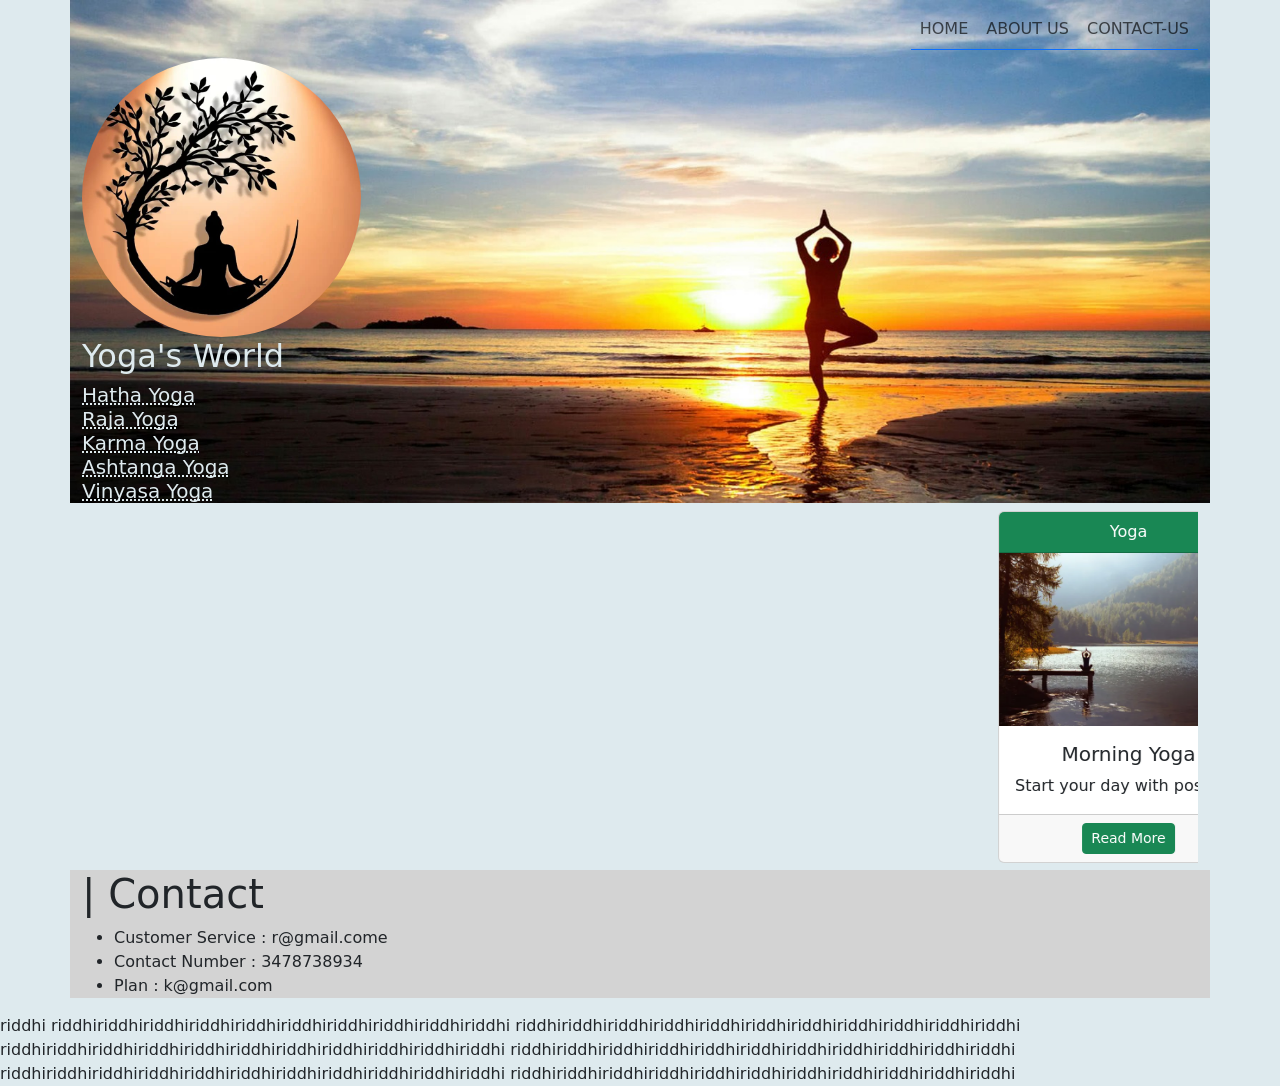
==== h.html @ dbc34380 "Update h.html" ====
<!DOCTYPE html>
<html lang="en">
<head>
    <meta charset="UTF-8">
    <meta name="viewport" content="width=device-width, initial-scale=1.0">
    <title>Home page</title>
     <link href="https://cdn.jsdelivr.net/npm/bootstrap@5.3.3/dist/css/bootstrap.min.css" rel="stylesheet">
  <script src="https://cdn.jsdelivr.net/npm/bootstrap@5.3.3/dist/js/bootstrap.bundle.min.js"></script>

    <link rel="stylesheet" href="style.css">
    <style>
        .d{
            background-image: url("img/108.jpg");
            background-size: cover;
            background-repeat: no-repeat; 
        }
       .bg{
            background-color: #deeaee;
       }
    </style>
</head>
<body class="bg">
        <div class="d container "> 
                <!--nav start-->
                    <nav class=" navbar navbar-expand-md text-center justify-content-end ">
                        <ul class="navbar-nav nav-tabs border-primary">
                            <li class="nav-items">
                                <a href="h.html" class="nav-link">HOME</a>
                            </li>

                            <li class="nav-items">
                                <a href="aboutus.html" class="nav-link">ABOUT US</a>
                            </li>
                                        
                            <li class="nav-items">
                                <a href="contact.html" class="nav-link">CONTACT-US</a>
                            </li>
                        </ul> 
                    </nav>
                    <!--nav end-->
                    <!--banner start-->
                    
                        <img src="img/11.jpg" class="rounded-circle w-25 h-25 img-fluid"/>
                        <h2 style="color:#deeaee;">Yoga's World</h2>
                        <h5 style="color: #deeaee;">
                           <abbr class="float-start"title="Hatha Yoga focuses on basic yoga postures (asanas)
                           and breathing techniques (pranayama). It is slow-paced and ideal 
                           for beginners. This yoga helps improve flexibility, posture, balance,
                           and overall body strength while calming the mind." > Hatha Yoga </abbr>          
                            
                            <br/>

                            <abbr title="Raja Yoga is known as the Yoga of the Mind. 
                            It mainly focuses on meditation, concentration, and self-discipline.
                            Practicing Raja Yoga helps control thoughts, 
                            reduce stress, and achieve inner peace.">Raja Yoga</abbr>

                            <br/>
                            <abbr title="Karma Yoga is the Yoga of Action. It teaches us to perform 
                                        our duties sincerely without expecting rewards.
                                        This form of yoga helps develop selflessness, positivity, 
                                        and a sense of responsibility in daily life.">Karma Yoga</abbr>

                            <br/>

                            <abbr title="Ashtanga Yoga is a structured and disciplined
                            form of yoga based on eight limbs. It includes moral 
                            principles, physical postures, breathing, and meditation. 
                            This yoga improves strength, endurance, discipline, and mental focus.">Ashtanga Yoga</abbr>

                            <br/>
                            <abbr title="Vinyasa Yoga is a flow-style yoga where movements
                             are smoothly connected with breath. 
                             It is dynamic and energizing, helping improve flexibility,
                             strength, coordination, and cardiovascular health.">Vinyasa Yoga</abbr>
                              
                        </h5>
                    <!--banner end-->     
        </div>      
        <!--marquee for img start-->
        <div class="container">   
                <marquee scrollamount="10">
                    <!--row1 start-->
                        <div class="row">
                            <!--c1 start-->
                            <div class="col-md-3">
                                <!--card 1 start-->
                                    <div class="card">
                                            <div class="card-header text-center bg-success text-white">
                                                Yoga
                                            </div>
                                                <img src="img/105.jpeg " class="img fluid">
                                            <div class="card-body text-center">
                                                <h5>Morning Yoga</h5>
                                                <p class="card-text">Start your day with positive energy.</p>
                                            </div>

                                            <div class="card-footer text-center">
                                                <button class="btn btn-sm btn-success">Read More</button>
                                            </div>
                                    </div>        
                                <!--card 1 end-->
                            </div>
                            <!--c1 end-->
                       
                            <!--c2 start-->
                            <div class="col-md-3">
                                <!--card 2 start-->
                                    <div class="card">
                                            <div class="card-header text-center bg-success text-white">
                                                Meditation
                                            </div>
                                                <img src="img/101.jpeg" class="img-fluid">
                                            <div class="card-body text-center">
                                                <h5 >Mind Relax</h5>
                                                <p class="card-text">Reduce stress & improve focus.</p>
                                            </div>

                                            <div class="card-footer text-center">
                                                <button class="btn btn-sm btn-success">Read More</button>
                                            </div>
                                    </div>        
                                <!--card 2 end-->
                            </div>
                            <!--c2 end-->
                            <!--c3 start-->
                            <div class="col-md-3">
                                <!--card3 start-->
                                    <div class="card">
                                            <div class="card-header text-center bg-success text-white">
                                                Pranayama
                                            </div>
                                                <img src="img/bg.jpg" class="img-fluid">
                                            <div class="card-body text-center">
                                                <h5>Breathing</h5>
                                                <p class="card-text">Control breath for better health.</p>
                                            </div>

                                            <div class="card-footer text-center">
                                                <button class="btn btn-sm btn-success">Read More</button>
                                            </div>
                                    </div>        
                                <!--card 3 end-->
                            </div>
                            <!--c3 end-->
                            <!--c4 start-->
                            <div class="col-md-3">
                                <!--card 4 start-->
                                    <div class="card">
                                            <div class="card-header text-center bg-success text-white">
                                                Asanas
                                            </div>
                                                <img src="img/107.jpeg" class="img-fluid">
                                            <div class="card-body text-center">
                                                <h5>Postures</h5>
                                                <p class="card-text">Strengthens muscles and balance.</p>
                                            </div>

                                            <div class="card-footer text-center">
                                                <button class="btn btn-sm btn-success">View More Poses</button>
                                            </div>
                                    </div>        
                                <!--card 4 end-->
                            </div>
                            <!--c4 end-->
                         </div>
                    <!--row1 end-->
                </marquee>
       </div>
        <!--marquee for img end-->
        <!--contect details in footer start-->
        <div style="background-color: lightgray;" class="container">
            <h1>| Contact</h1>
            <ul align="justify">
                <li>
                    Customer Service : r@gmail.come
                </li>
                <li>
                    Contact Number : 3478738934
                </li>
                <li>
                    Plan : k@gmail.com
                </li>
              </ul>
        </div>
        <div>
            riddhi riddhiriddhiriddhiriddhiriddhiriddhiriddhiriddhiriddhiriddhi
            riddhiriddhiriddhiriddhiriddhiriddhiriddhiriddhiriddhiriddhiriddhi
            riddhiriddhiriddhiriddhiriddhiriddhiriddhiriddhiriddhiriddhiriddhi
            riddhiriddhiriddhiriddhiriddhiriddhiriddhiriddhiriddhiriddhiriddhi
            riddhiriddhiriddhiriddhiriddhiriddhiriddhiriddhiriddhiriddhiriddhi
            riddhiriddhiriddhiriddhiriddhiriddhiriddhiriddhiriddhiriddhiriddhi
        </div>
        <!--contect details in footer end-->
</body>
</html>
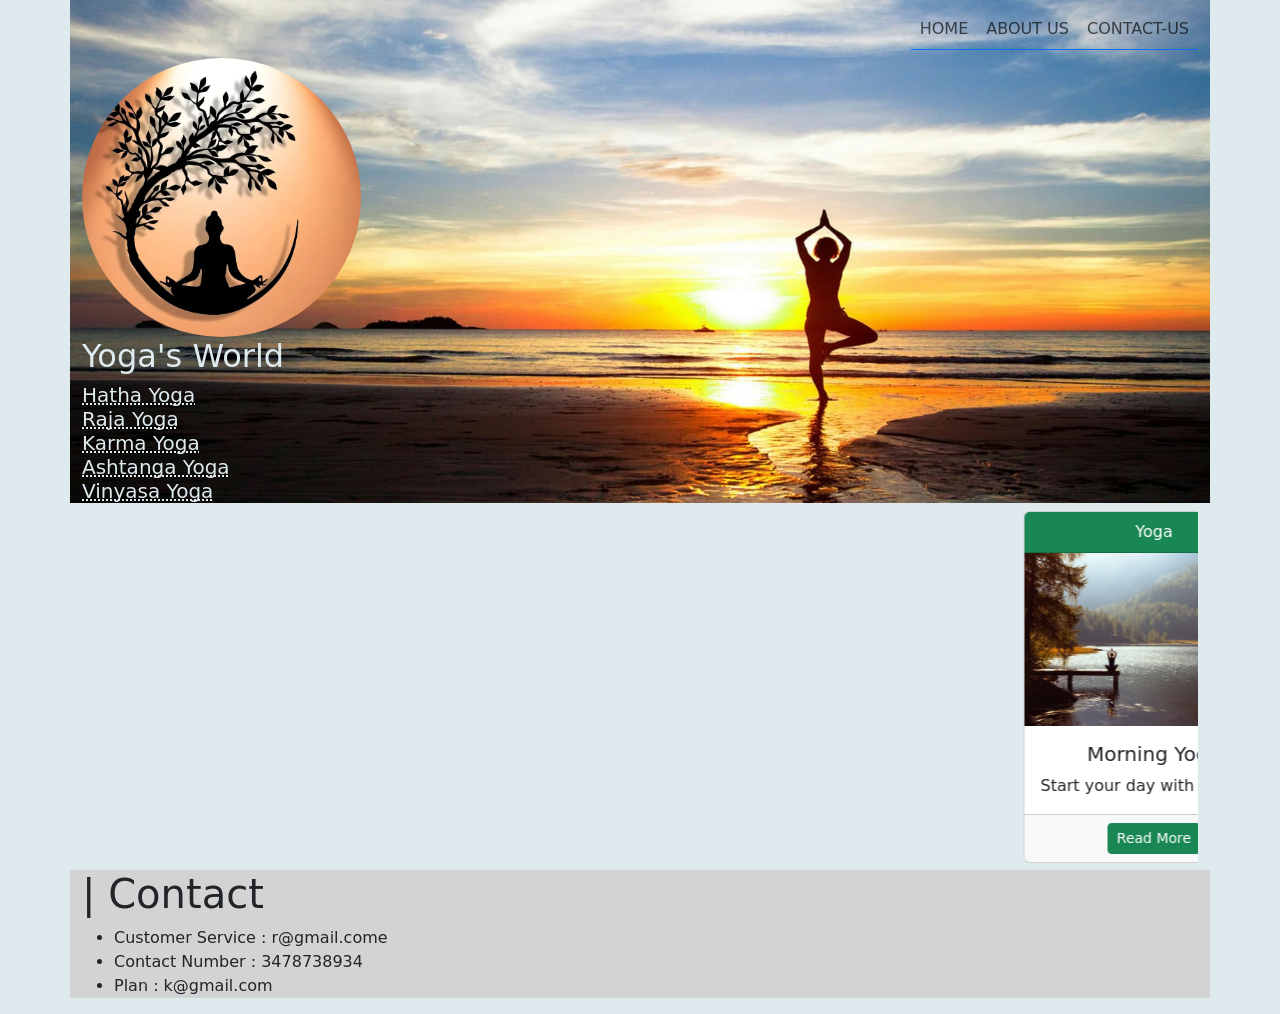
==== commit ec13194d: "Update h.html" ====
--- a/h.html
+++ b/h.html
@@ -22,7 +22,7 @@
 <body class="bg">
         <div class="d container "> 
                 <!--nav start-->
-                    <nav class=" navbar navbar-expand-md text-center justify-content-end ">
+                    <nav class=" navbar navbar-expand-md text-center justify-content-end  ">
                         <ul class="navbar-nav nav-tabs border-primary">
                             <li class="nav-items">
                                 <a href="h.html" class="nav-link">HOME</a>
@@ -183,14 +183,6 @@
                 </li>
               </ul>
         </div>
-        <div>
-            riddhi riddhiriddhiriddhiriddhiriddhiriddhiriddhiriddhiriddhiriddhi
-            riddhiriddhiriddhiriddhiriddhiriddhiriddhiriddhiriddhiriddhiriddhi
-            riddhiriddhiriddhiriddhiriddhiriddhiriddhiriddhiriddhiriddhiriddhi
-            riddhiriddhiriddhiriddhiriddhiriddhiriddhiriddhiriddhiriddhiriddhi
-            riddhiriddhiriddhiriddhiriddhiriddhiriddhiriddhiriddhiriddhiriddhi
-            riddhiriddhiriddhiriddhiriddhiriddhiriddhiriddhiriddhiriddhiriddhi
-        </div>
         <!--contect details in footer end-->
 </body>
 </html>
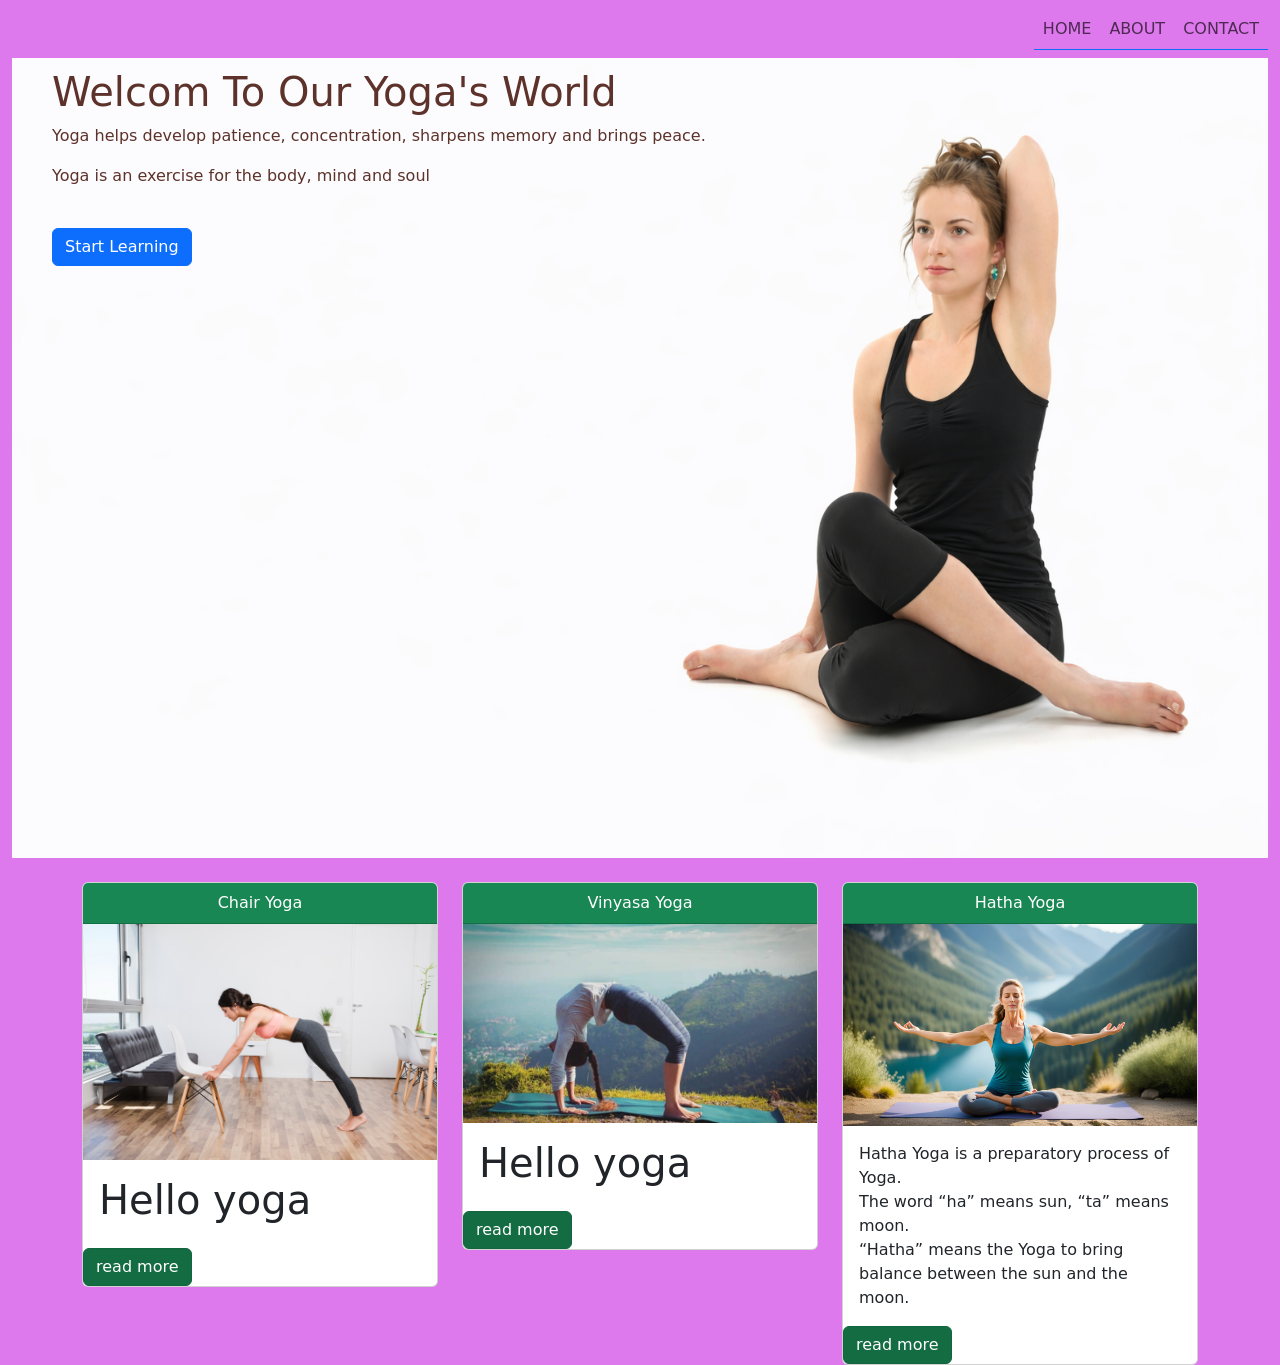
==== commit d3271e37: "6change" ====
--- a/h.html
+++ b/h.html
@@ -3,186 +3,148 @@
 <head>
     <meta charset="UTF-8">
     <meta name="viewport" content="width=device-width, initial-scale=1.0">
-    <title>Home page</title>
+    <title>Document</title>
      <link href="https://cdn.jsdelivr.net/npm/bootstrap@5.3.3/dist/css/bootstrap.min.css" rel="stylesheet">
   <script src="https://cdn.jsdelivr.net/npm/bootstrap@5.3.3/dist/js/bootstrap.bundle.min.js"></script>
+  <style>
+    .kishu{
+        height: 800px;
+        background-image: url(img/yin.jpg);
+        background-size: cover;
+        background-position: center;
+        position: relative;
+       
+    }
+    .kishu img{
+        width: 100%;
+        height: 800;
+        position: absolute;
+    }
+    .kishu-content{
+        position: absolute;
+        color:rgb(93, 50, 42);
+        padding-left: 40px;
+        padding-top: 10px;
+    }
+    body{
+        background-color: rgb(222, 121, 237);
+    }
+  </style>
+</head>
+<body>
+    <div class="container-fluid"> 
+        <!--nav start-->
+        <nav class=" navbar navbar-expand-md text-center justify-content-end ">
+            <ul class="navbar-nav nav-tabs border-primary">
+                <li class="nav-items">
+                    <a class="nav-link" href="#">HOME</a>
+                </li>
+                <li class="nav-items">
+                    <a class="nav-link" href="about.html">ABOUT</a>
+                </li>                   
+                <li class="nav-items">
+                    <a class="nav-link" href="contact.html">CONTACT</a>
+                </li>
+                
+            </ul> 
+        </nav>
+        <!--nav end-->
 
-    <link rel="stylesheet" href="style.css">
-    <style>
-        .d{
-            background-image: url("img/108.jpg");
-            background-size: cover;
-            background-repeat: no-repeat; 
-        }
-       .bg{
-            background-color: #deeaee;
-       }
-    </style>
-</head>
-<body class="bg">
-        <div class="d container "> 
-                <!--nav start-->
-                    <nav class=" navbar navbar-expand-md text-center justify-content-end  ">
-                        <ul class="navbar-nav nav-tabs border-primary">
-                            <li class="nav-items">
-                                <a href="h.html" class="nav-link">HOME</a>
-                            </li>
-
-                            <li class="nav-items">
-                                <a href="aboutus.html" class="nav-link">ABOUT US</a>
-                            </li>
-                                        
-                            <li class="nav-items">
-                                <a href="contact.html" class="nav-link">CONTACT-US</a>
-                            </li>
-                        </ul> 
-                    </nav>
-                    <!--nav end-->
-                    <!--banner start-->
-                    
-                        <img src="img/11.jpg" class="rounded-circle w-25 h-25 img-fluid"/>
-                        <h2 style="color:#deeaee;">Yoga's World</h2>
-                        <h5 style="color: #deeaee;">
-                           <abbr class="float-start"title="Hatha Yoga focuses on basic yoga postures (asanas)
-                           and breathing techniques (pranayama). It is slow-paced and ideal 
-                           for beginners. This yoga helps improve flexibility, posture, balance,
-                           and overall body strength while calming the mind." > Hatha Yoga </abbr>          
-                            
-                            <br/>
-
-                            <abbr title="Raja Yoga is known as the Yoga of the Mind. 
-                            It mainly focuses on meditation, concentration, and self-discipline.
-                            Practicing Raja Yoga helps control thoughts, 
-                            reduce stress, and achieve inner peace.">Raja Yoga</abbr>
-
-                            <br/>
-                            <abbr title="Karma Yoga is the Yoga of Action. It teaches us to perform 
-                                        our duties sincerely without expecting rewards.
-                                        This form of yoga helps develop selflessness, positivity, 
-                                        and a sense of responsibility in daily life.">Karma Yoga</abbr>
-
-                            <br/>
-
-                            <abbr title="Ashtanga Yoga is a structured and disciplined
-                            form of yoga based on eight limbs. It includes moral 
-                            principles, physical postures, breathing, and meditation. 
-                            This yoga improves strength, endurance, discipline, and mental focus.">Ashtanga Yoga</abbr>
-
-                            <br/>
-                            <abbr title="Vinyasa Yoga is a flow-style yoga where movements
-                             are smoothly connected with breath. 
-                             It is dynamic and energizing, helping improve flexibility,
-                             strength, coordination, and cardiovascular health.">Vinyasa Yoga</abbr>
-                              
-                        </h5>
-                    <!--banner end-->     
-        </div>      
-        <!--marquee for img start-->
-        <div class="container">   
-                <marquee scrollamount="10">
-                    <!--row1 start-->
-                        <div class="row">
-                            <!--c1 start-->
-                            <div class="col-md-3">
-                                <!--card 1 start-->
-                                    <div class="card">
-                                            <div class="card-header text-center bg-success text-white">
-                                                Yoga
-                                            </div>
-                                                <img src="img/105.jpeg " class="img fluid">
-                                            <div class="card-body text-center">
-                                                <h5>Morning Yoga</h5>
-                                                <p class="card-text">Start your day with positive energy.</p>
-                                            </div>
-
-                                            <div class="card-footer text-center">
-                                                <button class="btn btn-sm btn-success">Read More</button>
-                                            </div>
-                                    </div>        
-                                <!--card 1 end-->
+        <!--image start-->
+        <div class="kishu">
+            <div class="kishu-content">
+                <h1>Welcom To Our Yoga's World</h1>
+                <p>Yoga helps develop patience, concentration, sharpens memory and brings peace.</p>
+                <p>Yoga is an exercise for the body, mind and soul</p><br>
+                    <a href="registration.html" class="btn btn-primary text-white">
+                        Start Learning
+                    </a>
+            </div>
+        </div>
+        <!--image end-->
+    </div><br>
+     <div>
+        <div class="container">
+            <!--marquee scrollamount="10" onmouseover="this.start();"-->
+                <!--row 1 start-->
+                <div class="row">
+                    <!--col1 start-->
+                    <div class="col-md-4">
+                        <!--1 card start-->
+                        <div class="card">
+                            <!--1 card head start-->
+                            <div class="card-header text-center bg-success text-white">
+                                Chair Yoga
                             </div>
-                            <!--c1 end-->
-                       
-                            <!--c2 start-->
-                            <div class="col-md-3">
-                                <!--card 2 start-->
-                                    <div class="card">
-                                            <div class="card-header text-center bg-success text-white">
-                                                Meditation
-                                            </div>
-                                                <img src="img/101.jpeg" class="img-fluid">
-                                            <div class="card-body text-center">
-                                                <h5 >Mind Relax</h5>
-                                                <p class="card-text">Reduce stress & improve focus.</p>
-                                            </div>
-
-                                            <div class="card-footer text-center">
-                                                <button class="btn btn-sm btn-success">Read More</button>
-                                            </div>
-                                    </div>        
-                                <!--card 2 end-->
+                            <!--1 card head end-->
+                            <img src="img/chaircat.jpg" class="img-fluid">
+                            <!--1 card body start-->
+                            <div class="card-body">
+                            <h1>Hello yoga</h1>
                             </div>
-                            <!--c2 end-->
-                            <!--c3 start-->
-                            <div class="col-md-3">
-                                <!--card3 start-->
-                                    <div class="card">
-                                            <div class="card-header text-center bg-success text-white">
-                                                Pranayama
-                                            </div>
-                                                <img src="img/bg.jpg" class="img-fluid">
-                                            <div class="card-body text-center">
-                                                <h5>Breathing</h5>
-                                                <p class="card-text">Control breath for better health.</p>
-                                            </div>
-
-                                            <div class="card-footer text-center">
-                                                <button class="btn btn-sm btn-success">Read More</button>
-                                            </div>
-                                    </div>        
-                                <!--card 3 end-->
+                            <!--1 card body end-->
+                            <!--1 card foot start-->
+                            <div class="footer">
+                                <button class="btn btn-success active" >read more</button>
                             </div>
-                            <!--c3 end-->
-                            <!--c4 start-->
-                            <div class="col-md-3">
-                                <!--card 4 start-->
-                                    <div class="card">
-                                            <div class="card-header text-center bg-success text-white">
-                                                Asanas
-                                            </div>
-                                                <img src="img/107.jpeg" class="img-fluid">
-                                            <div class="card-body text-center">
-                                                <h5>Postures</h5>
-                                                <p class="card-text">Strengthens muscles and balance.</p>
-                                            </div>
-
-                                            <div class="card-footer text-center">
-                                                <button class="btn btn-sm btn-success">View More Poses</button>
-                                            </div>
-                                    </div>        
-                                <!--card 4 end-->
+                            <!--1 card foot end-->
+                        </div>
+                        <!--1 card end-->
+                    </div>
+                    <!--col1 end-->
+                    <!--col 2 start-->
+                    <div class="col-md-4">
+                        <!--2 card start-->
+                        <div class="card">
+                            <!--2 card head start-->
+                            <div class="card-header text-center bg-success text-white">
+                                Vinyasa Yoga
                             </div>
-                            <!--c4 end-->
-                         </div>
-                    <!--row1 end-->
-                </marquee>
-       </div>
-        <!--marquee for img end-->
-        <!--contect details in footer start-->
-        <div style="background-color: lightgray;" class="container">
-            <h1>| Contact</h1>
-            <ul align="justify">
-                <li>
-                    Customer Service : r@gmail.come
-                </li>
-                <li>
-                    Contact Number : 3478738934
-                </li>
-                <li>
-                    Plan : k@gmail.com
-                </li>
-              </ul>
+                            <!--2 card head end-->
+                            <img src="img/vinayasacat.jpg" class="img-fluid">
+                            <!--2 card body start-->
+                            <div class="card-body">
+                            <h1>Hello yoga</h1>
+                            </div>
+                            <!--2 card body end-->
+                            <!--2 card foot start-->
+                            <div class="footer">
+                                <button class="btn btn-success active" >read more</button>
+                            </div>
+                            <!--2 card foot end-->
+                        </div>
+                        <!--2 card end-->
+                    </div>
+                    <!--col 2 end-->
+                    <!--col3  start-->
+                    <div class="col-md-4">
+                        <!--3 card start-->
+                        <div class="card">
+                            <!--3 card head start-->
+                            <div class="card-header text-center bg-success text-white">
+                                Hatha Yoga
+                            </div>
+                            <!--3 card head end-->
+                            <img src="img/hathacat.jpg" class="img-fluid">
+                            <!--3 card body start-->
+                            <div class="card-body">
+                            Hatha Yoga is a preparatory process of Yoga. <br>The word “ha” means sun, “ta” means moon. <br>“Hatha” means the Yoga to bring balance between the sun and the moon.
+                            </div>
+                            <!--3 card body end-->
+                            <!--3 card foot start-->
+                            <div class="footer">
+                                <button class="btn btn-success active" >read more</button>
+                            </div>
+                            <!--3 card foot end-->
+                        </div>
+                        <!--3 card end-->
+                    </div>
+                    <!--col 3 end-->
+                </div>
+                <!--row 1 end-->
+            <!--/marquee-->
         </div>
-        <!--contect details in footer end-->
+        <!--marquee end-->
+    </div>
 </body>
 </html>
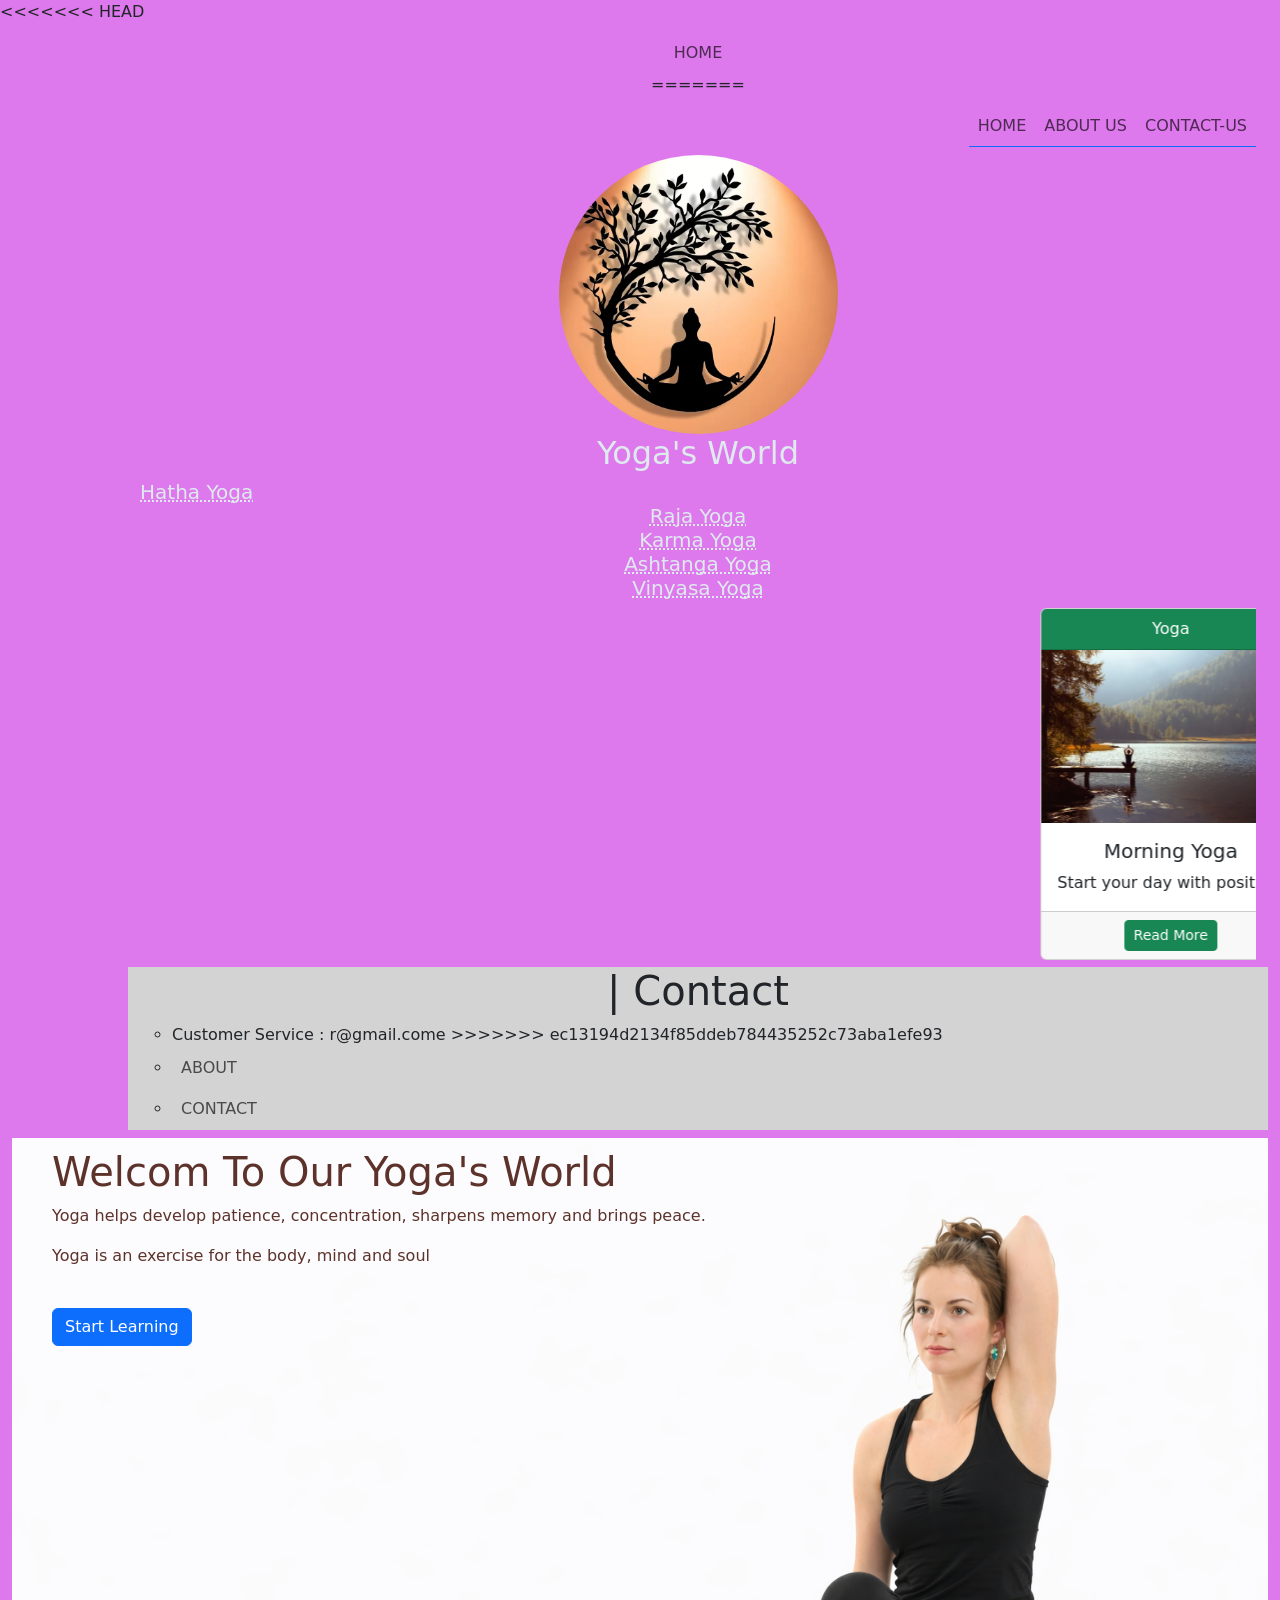
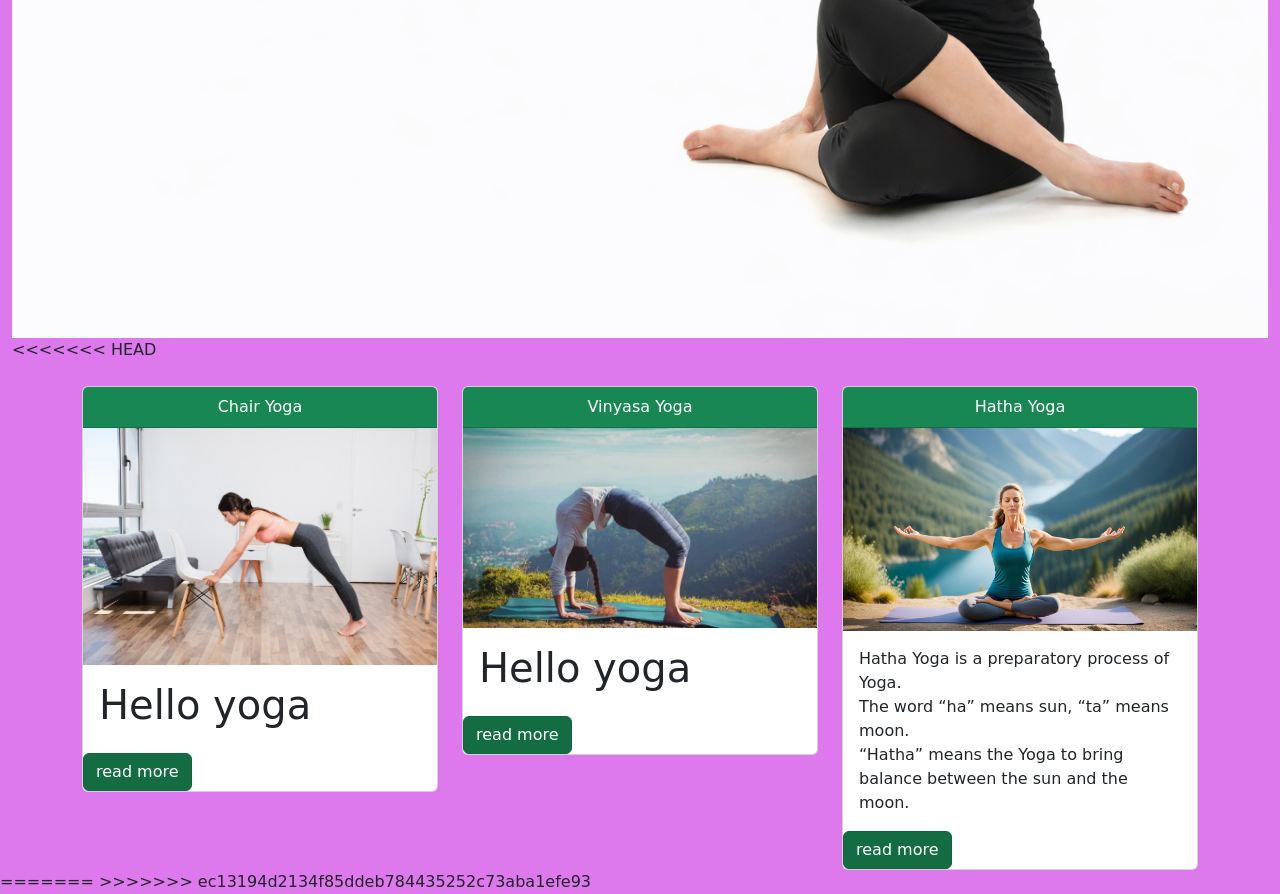
==== commit b0ec2356: "img" ====
--- a/h.html
+++ b/h.html
@@ -31,6 +31,7 @@
     }
   </style>
 </head>
+<<<<<<< HEAD
 <body>
     <div class="container-fluid"> 
         <!--nav start-->
@@ -38,6 +39,163 @@
             <ul class="navbar-nav nav-tabs border-primary">
                 <li class="nav-items">
                     <a class="nav-link" href="#">HOME</a>
+=======
+<body class="bg">
+        <div class="d container "> 
+                <!--nav start-->
+                    <nav class=" navbar navbar-expand-md text-center justify-content-end  ">
+                        <ul class="navbar-nav nav-tabs border-primary">
+                            <li class="nav-items">
+                                <a href="h.html" class="nav-link">HOME</a>
+                            </li>
+
+                            <li class="nav-items">
+                                <a href="aboutus.html" class="nav-link">ABOUT US</a>
+                            </li>
+                                        
+                            <li class="nav-items">
+                                <a href="contact.html" class="nav-link">CONTACT-US</a>
+                            </li>
+                        </ul> 
+                    </nav>
+                    <!--nav end-->
+                    <!--banner start-->
+                    
+                        <img src="img/11.jpg" class="rounded-circle w-25 h-25 img-fluid"/>
+                        <h2 style="color:#deeaee;">Yoga's World</h2>
+                        <h5 style="color: #deeaee;">
+                           <abbr class="float-start"title="Hatha Yoga focuses on basic yoga postures (asanas)
+                           and breathing techniques (pranayama). It is slow-paced and ideal 
+                           for beginners. This yoga helps improve flexibility, posture, balance,
+                           and overall body strength while calming the mind." > Hatha Yoga </abbr>          
+                            
+                            <br/>
+
+                            <abbr title="Raja Yoga is known as the Yoga of the Mind. 
+                            It mainly focuses on meditation, concentration, and self-discipline.
+                            Practicing Raja Yoga helps control thoughts, 
+                            reduce stress, and achieve inner peace.">Raja Yoga</abbr>
+
+                            <br/>
+                            <abbr title="Karma Yoga is the Yoga of Action. It teaches us to perform 
+                                        our duties sincerely without expecting rewards.
+                                        This form of yoga helps develop selflessness, positivity, 
+                                        and a sense of responsibility in daily life.">Karma Yoga</abbr>
+
+                            <br/>
+
+                            <abbr title="Ashtanga Yoga is a structured and disciplined
+                            form of yoga based on eight limbs. It includes moral 
+                            principles, physical postures, breathing, and meditation. 
+                            This yoga improves strength, endurance, discipline, and mental focus.">Ashtanga Yoga</abbr>
+
+                            <br/>
+                            <abbr title="Vinyasa Yoga is a flow-style yoga where movements
+                             are smoothly connected with breath. 
+                             It is dynamic and energizing, helping improve flexibility,
+                             strength, coordination, and cardiovascular health.">Vinyasa Yoga</abbr>
+                              
+                        </h5>
+                    <!--banner end-->     
+        </div>      
+        <!--marquee for img start-->
+        <div class="container">   
+                <marquee scrollamount="10">
+                    <!--row1 start-->
+                        <div class="row">
+                            <!--c1 start-->
+                            <div class="col-md-3">
+                                <!--card 1 start-->
+                                    <div class="card">
+                                            <div class="card-header text-center bg-success text-white">
+                                                Yoga
+                                            </div>
+                                                <img src="img/105.jpeg " class="img fluid">
+                                            <div class="card-body text-center">
+                                                <h5>Morning Yoga</h5>
+                                                <p class="card-text">Start your day with positive energy.</p>
+                                            </div>
+
+                                            <div class="card-footer text-center">
+                                                <button class="btn btn-sm btn-success">Read More</button>
+                                            </div>
+                                    </div>        
+                                <!--card 1 end-->
+                            </div>
+                            <!--c1 end-->
+                       
+                            <!--c2 start-->
+                            <div class="col-md-3">
+                                <!--card 2 start-->
+                                    <div class="card">
+                                            <div class="card-header text-center bg-success text-white">
+                                                Meditation
+                                            </div>
+                                                <img src="img/101.jpeg" class="img-fluid">
+                                            <div class="card-body text-center">
+                                                <h5 >Mind Relax</h5>
+                                                <p class="card-text">Reduce stress & improve focus.</p>
+                                            </div>
+
+                                            <div class="card-footer text-center">
+                                                <button class="btn btn-sm btn-success">Read More</button>
+                                            </div>
+                                    </div>        
+                                <!--card 2 end-->
+                            </div>
+                            <!--c2 end-->
+                            <!--c3 start-->
+                            <div class="col-md-3">
+                                <!--card3 start-->
+                                    <div class="card">
+                                            <div class="card-header text-center bg-success text-white">
+                                                Pranayama
+                                            </div>
+                                                <img src="img/bg.jpg" class="img-fluid">
+                                            <div class="card-body text-center">
+                                                <h5>Breathing</h5>
+                                                <p class="card-text">Control breath for better health.</p>
+                                            </div>
+
+                                            <div class="card-footer text-center">
+                                                <button class="btn btn-sm btn-success">Read More</button>
+                                            </div>
+                                    </div>        
+                                <!--card 3 end-->
+                            </div>
+                            <!--c3 end-->
+                            <!--c4 start-->
+                            <div class="col-md-3">
+                                <!--card 4 start-->
+                                    <div class="card">
+                                            <div class="card-header text-center bg-success text-white">
+                                                Asanas
+                                            </div>
+                                                <img src="img/107.jpeg" class="img-fluid">
+                                            <div class="card-body text-center">
+                                                <h5>Postures</h5>
+                                                <p class="card-text">Strengthens muscles and balance.</p>
+                                            </div>
+
+                                            <div class="card-footer text-center">
+                                                <button class="btn btn-sm btn-success">View More Poses</button>
+                                            </div>
+                                    </div>        
+                                <!--card 4 end-->
+                            </div>
+                            <!--c4 end-->
+                         </div>
+                    <!--row1 end-->
+                </marquee>
+       </div>
+        <!--marquee for img end-->
+        <!--contect details in footer start-->
+        <div style="background-color: lightgray;" class="container">
+            <h1>| Contact</h1>
+            <ul align="justify">
+                <li>
+                    Customer Service : r@gmail.come
+>>>>>>> ec13194d2134f85ddeb784435252c73aba1efe93
                 </li>
                 <li class="nav-items">
                     <a class="nav-link" href="about.html">ABOUT</a>
@@ -61,6 +219,7 @@
                     </a>
             </div>
         </div>
+<<<<<<< HEAD
         <!--image end-->
     </div><br>
      <div>
@@ -146,5 +305,8 @@
         </div>
         <!--marquee end-->
     </div>
+=======
+        <!--contect details in footer end-->
+>>>>>>> ec13194d2134f85ddeb784435252c73aba1efe93
 </body>
 </html>
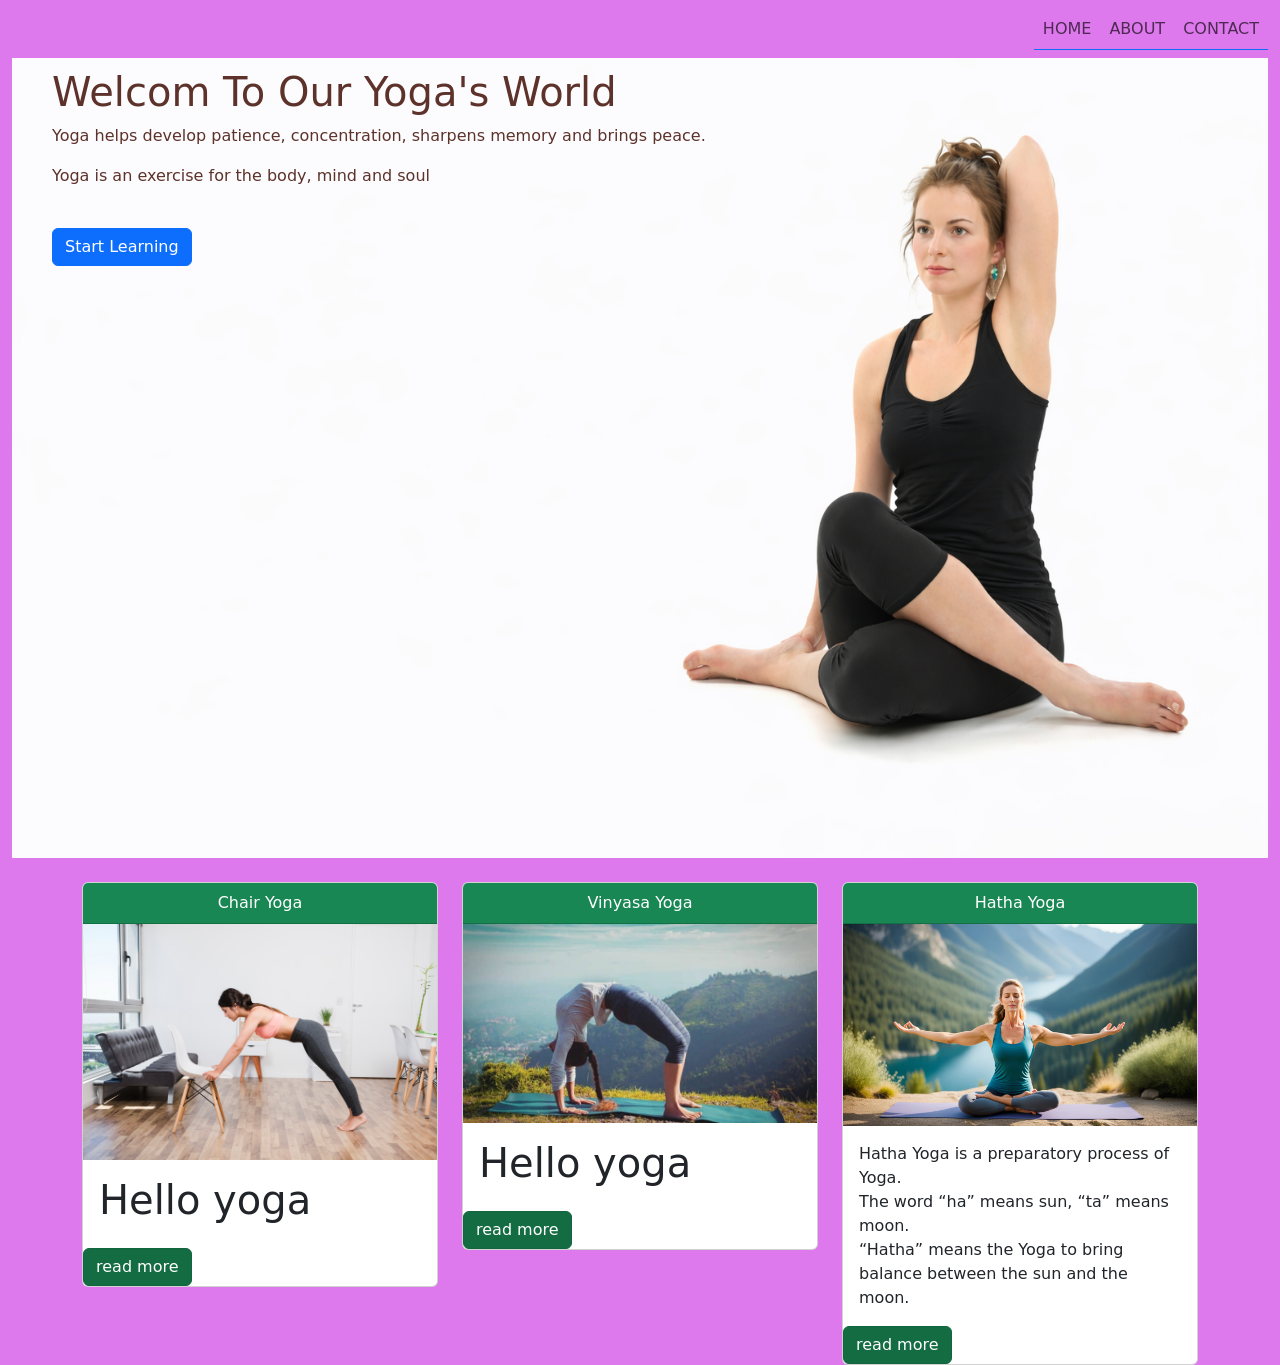
==== commit 1a0271de: "changes" ====
--- a/h.html
+++ b/h.html
@@ -31,7 +31,6 @@
     }
   </style>
 </head>
-<<<<<<< HEAD
 <body>
     <div class="container-fluid"> 
         <!--nav start-->
@@ -39,163 +38,6 @@
             <ul class="navbar-nav nav-tabs border-primary">
                 <li class="nav-items">
                     <a class="nav-link" href="#">HOME</a>
-=======
-<body class="bg">
-        <div class="d container "> 
-                <!--nav start-->
-                    <nav class=" navbar navbar-expand-md text-center justify-content-end  ">
-                        <ul class="navbar-nav nav-tabs border-primary">
-                            <li class="nav-items">
-                                <a href="h.html" class="nav-link">HOME</a>
-                            </li>
-
-                            <li class="nav-items">
-                                <a href="aboutus.html" class="nav-link">ABOUT US</a>
-                            </li>
-                                        
-                            <li class="nav-items">
-                                <a href="contact.html" class="nav-link">CONTACT-US</a>
-                            </li>
-                        </ul> 
-                    </nav>
-                    <!--nav end-->
-                    <!--banner start-->
-                    
-                        <img src="img/11.jpg" class="rounded-circle w-25 h-25 img-fluid"/>
-                        <h2 style="color:#deeaee;">Yoga's World</h2>
-                        <h5 style="color: #deeaee;">
-                           <abbr class="float-start"title="Hatha Yoga focuses on basic yoga postures (asanas)
-                           and breathing techniques (pranayama). It is slow-paced and ideal 
-                           for beginners. This yoga helps improve flexibility, posture, balance,
-                           and overall body strength while calming the mind." > Hatha Yoga </abbr>          
-                            
-                            <br/>
-
-                            <abbr title="Raja Yoga is known as the Yoga of the Mind. 
-                            It mainly focuses on meditation, concentration, and self-discipline.
-                            Practicing Raja Yoga helps control thoughts, 
-                            reduce stress, and achieve inner peace.">Raja Yoga</abbr>
-
-                            <br/>
-                            <abbr title="Karma Yoga is the Yoga of Action. It teaches us to perform 
-                                        our duties sincerely without expecting rewards.
-                                        This form of yoga helps develop selflessness, positivity, 
-                                        and a sense of responsibility in daily life.">Karma Yoga</abbr>
-
-                            <br/>
-
-                            <abbr title="Ashtanga Yoga is a structured and disciplined
-                            form of yoga based on eight limbs. It includes moral 
-                            principles, physical postures, breathing, and meditation. 
-                            This yoga improves strength, endurance, discipline, and mental focus.">Ashtanga Yoga</abbr>
-
-                            <br/>
-                            <abbr title="Vinyasa Yoga is a flow-style yoga where movements
-                             are smoothly connected with breath. 
-                             It is dynamic and energizing, helping improve flexibility,
-                             strength, coordination, and cardiovascular health.">Vinyasa Yoga</abbr>
-                              
-                        </h5>
-                    <!--banner end-->     
-        </div>      
-        <!--marquee for img start-->
-        <div class="container">   
-                <marquee scrollamount="10">
-                    <!--row1 start-->
-                        <div class="row">
-                            <!--c1 start-->
-                            <div class="col-md-3">
-                                <!--card 1 start-->
-                                    <div class="card">
-                                            <div class="card-header text-center bg-success text-white">
-                                                Yoga
-                                            </div>
-                                                <img src="img/105.jpeg " class="img fluid">
-                                            <div class="card-body text-center">
-                                                <h5>Morning Yoga</h5>
-                                                <p class="card-text">Start your day with positive energy.</p>
-                                            </div>
-
-                                            <div class="card-footer text-center">
-                                                <button class="btn btn-sm btn-success">Read More</button>
-                                            </div>
-                                    </div>        
-                                <!--card 1 end-->
-                            </div>
-                            <!--c1 end-->
-                       
-                            <!--c2 start-->
-                            <div class="col-md-3">
-                                <!--card 2 start-->
-                                    <div class="card">
-                                            <div class="card-header text-center bg-success text-white">
-                                                Meditation
-                                            </div>
-                                                <img src="img/101.jpeg" class="img-fluid">
-                                            <div class="card-body text-center">
-                                                <h5 >Mind Relax</h5>
-                                                <p class="card-text">Reduce stress & improve focus.</p>
-                                            </div>
-
-                                            <div class="card-footer text-center">
-                                                <button class="btn btn-sm btn-success">Read More</button>
-                                            </div>
-                                    </div>        
-                                <!--card 2 end-->
-                            </div>
-                            <!--c2 end-->
-                            <!--c3 start-->
-                            <div class="col-md-3">
-                                <!--card3 start-->
-                                    <div class="card">
-                                            <div class="card-header text-center bg-success text-white">
-                                                Pranayama
-                                            </div>
-                                                <img src="img/bg.jpg" class="img-fluid">
-                                            <div class="card-body text-center">
-                                                <h5>Breathing</h5>
-                                                <p class="card-text">Control breath for better health.</p>
-                                            </div>
-
-                                            <div class="card-footer text-center">
-                                                <button class="btn btn-sm btn-success">Read More</button>
-                                            </div>
-                                    </div>        
-                                <!--card 3 end-->
-                            </div>
-                            <!--c3 end-->
-                            <!--c4 start-->
-                            <div class="col-md-3">
-                                <!--card 4 start-->
-                                    <div class="card">
-                                            <div class="card-header text-center bg-success text-white">
-                                                Asanas
-                                            </div>
-                                                <img src="img/107.jpeg" class="img-fluid">
-                                            <div class="card-body text-center">
-                                                <h5>Postures</h5>
-                                                <p class="card-text">Strengthens muscles and balance.</p>
-                                            </div>
-
-                                            <div class="card-footer text-center">
-                                                <button class="btn btn-sm btn-success">View More Poses</button>
-                                            </div>
-                                    </div>        
-                                <!--card 4 end-->
-                            </div>
-                            <!--c4 end-->
-                         </div>
-                    <!--row1 end-->
-                </marquee>
-       </div>
-        <!--marquee for img end-->
-        <!--contect details in footer start-->
-        <div style="background-color: lightgray;" class="container">
-            <h1>| Contact</h1>
-            <ul align="justify">
-                <li>
-                    Customer Service : r@gmail.come
->>>>>>> ec13194d2134f85ddeb784435252c73aba1efe93
                 </li>
                 <li class="nav-items">
                     <a class="nav-link" href="about.html">ABOUT</a>
@@ -219,7 +61,6 @@
                     </a>
             </div>
         </div>
-<<<<<<< HEAD
         <!--image end-->
     </div><br>
      <div>
@@ -305,8 +146,5 @@
         </div>
         <!--marquee end-->
     </div>
-=======
-        <!--contect details in footer end-->
->>>>>>> ec13194d2134f85ddeb784435252c73aba1efe93
 </body>
 </html>
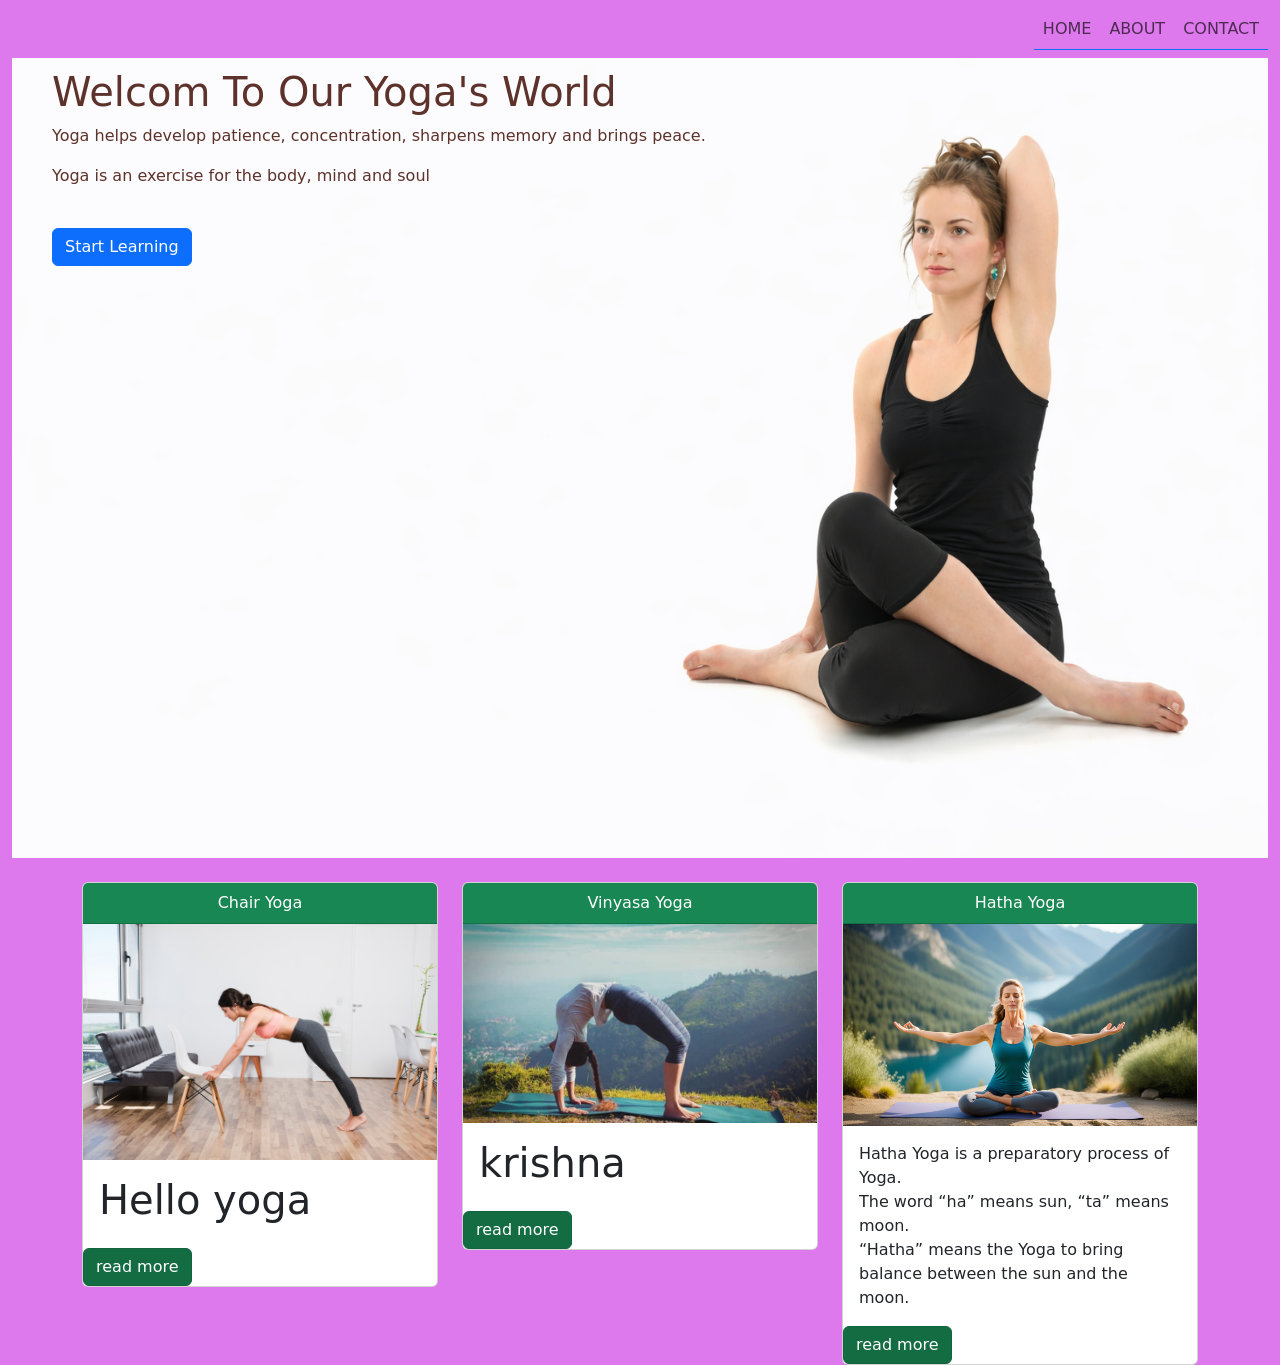
==== commit 3a59d5d0: "hy" ====
--- a/h.html
+++ b/h.html
@@ -104,7 +104,7 @@
                             <img src="img/vinayasacat.jpg" class="img-fluid">
                             <!--2 card body start-->
                             <div class="card-body">
-                            <h1>Hello yoga</h1>
+                            <h1>krishna</h1>
                             </div>
                             <!--2 card body end-->
                             <!--2 card foot start-->
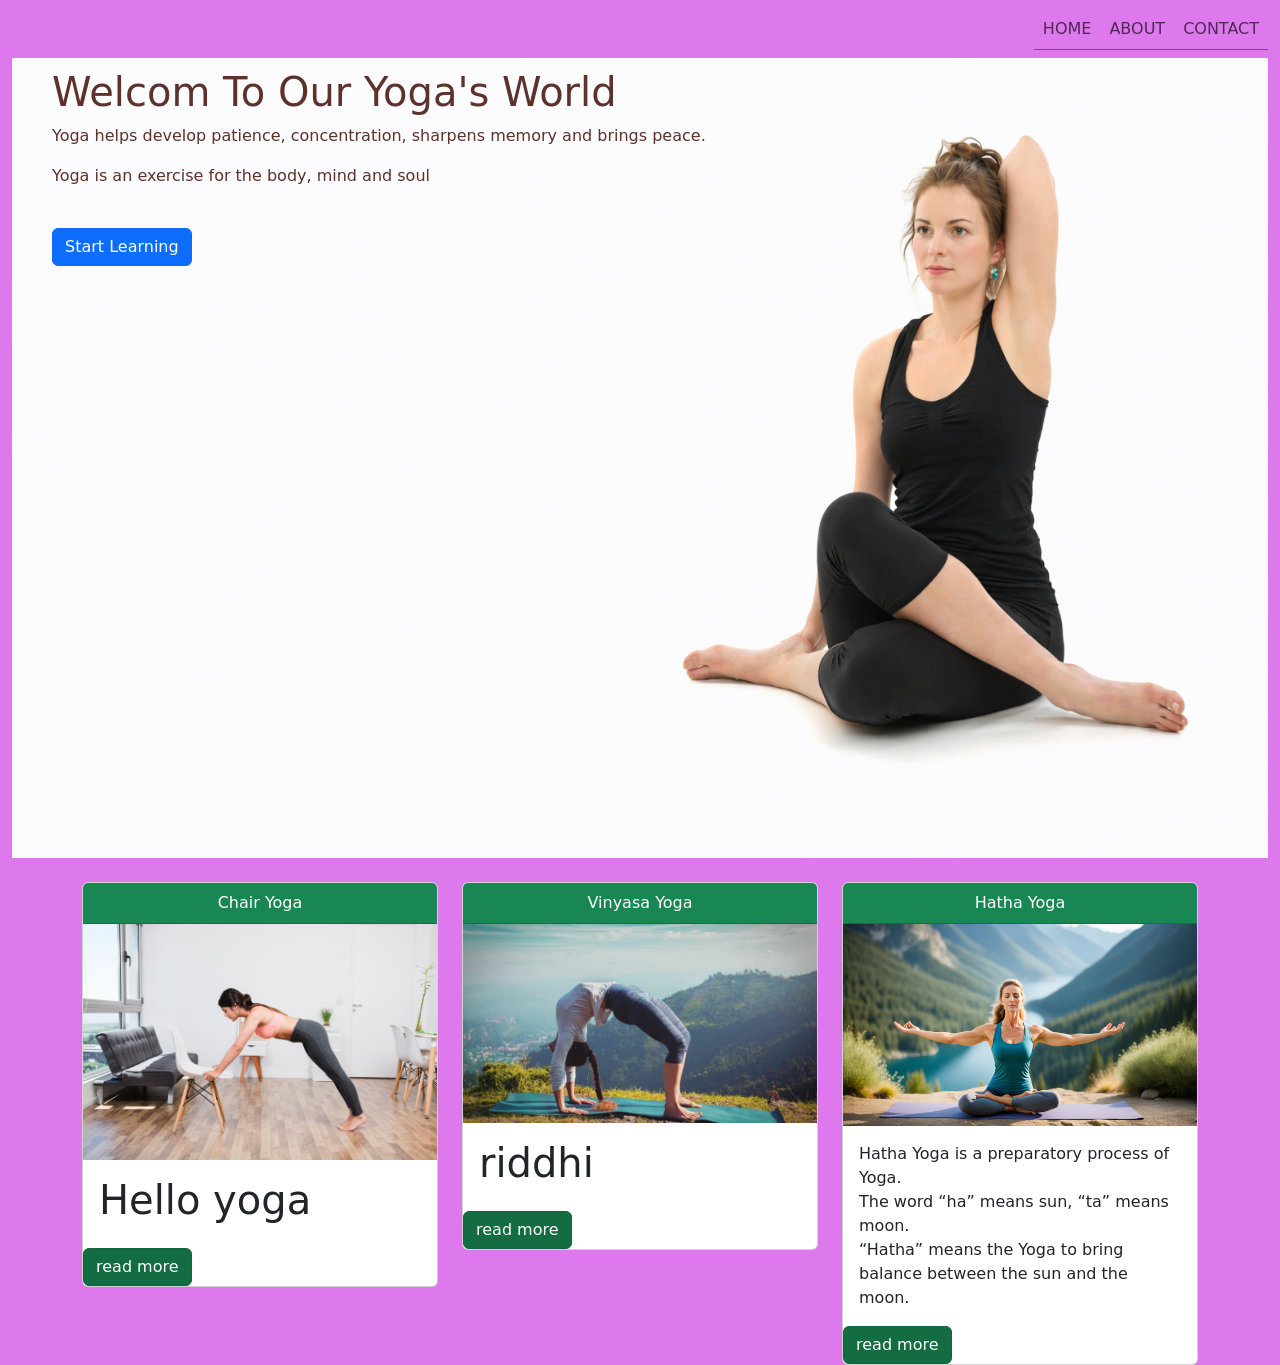
==== commit 810b4382: "c" ====
--- a/h.html
+++ b/h.html
@@ -104,7 +104,7 @@
                             <img src="img/vinayasacat.jpg" class="img-fluid">
                             <!--2 card body start-->
                             <div class="card-body">
-                            <h1>krishna</h1>
+                            <h1>riddhi</h1>
                             </div>
                             <!--2 card body end-->
                             <!--2 card foot start-->
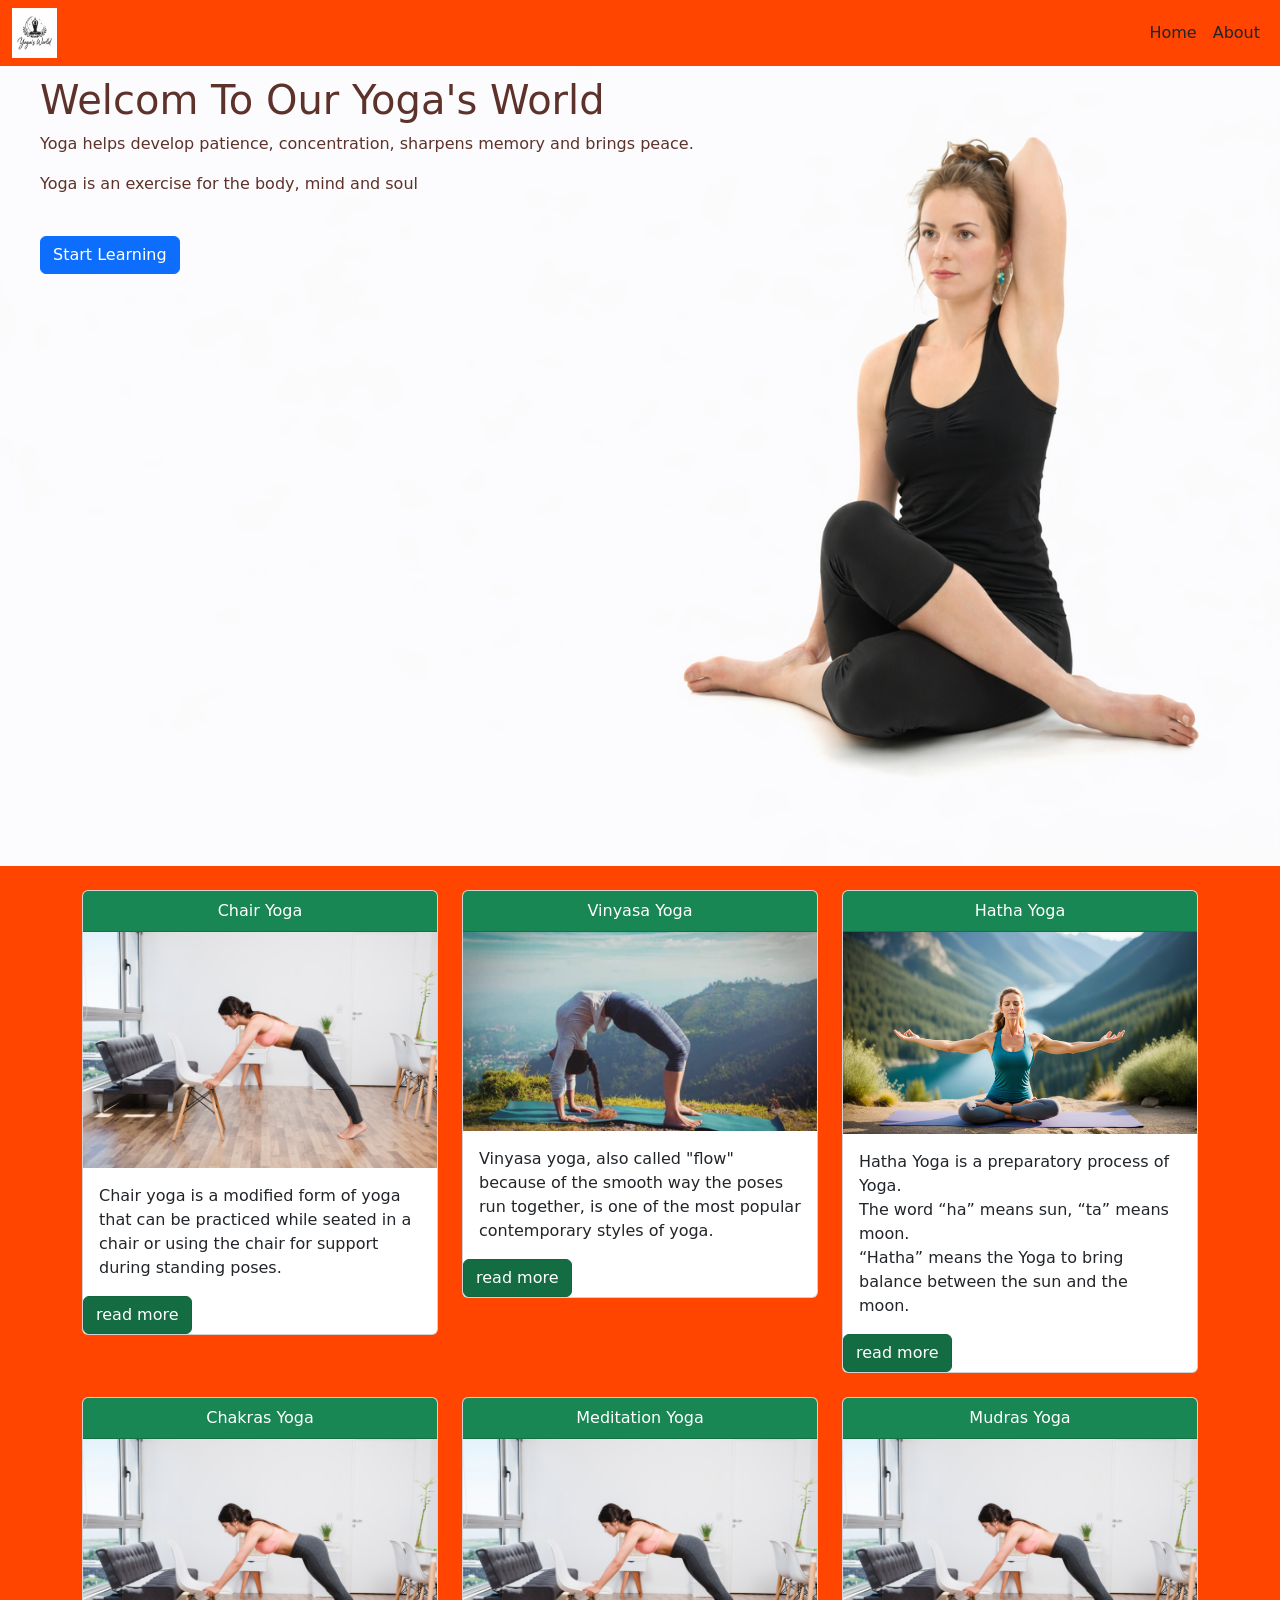
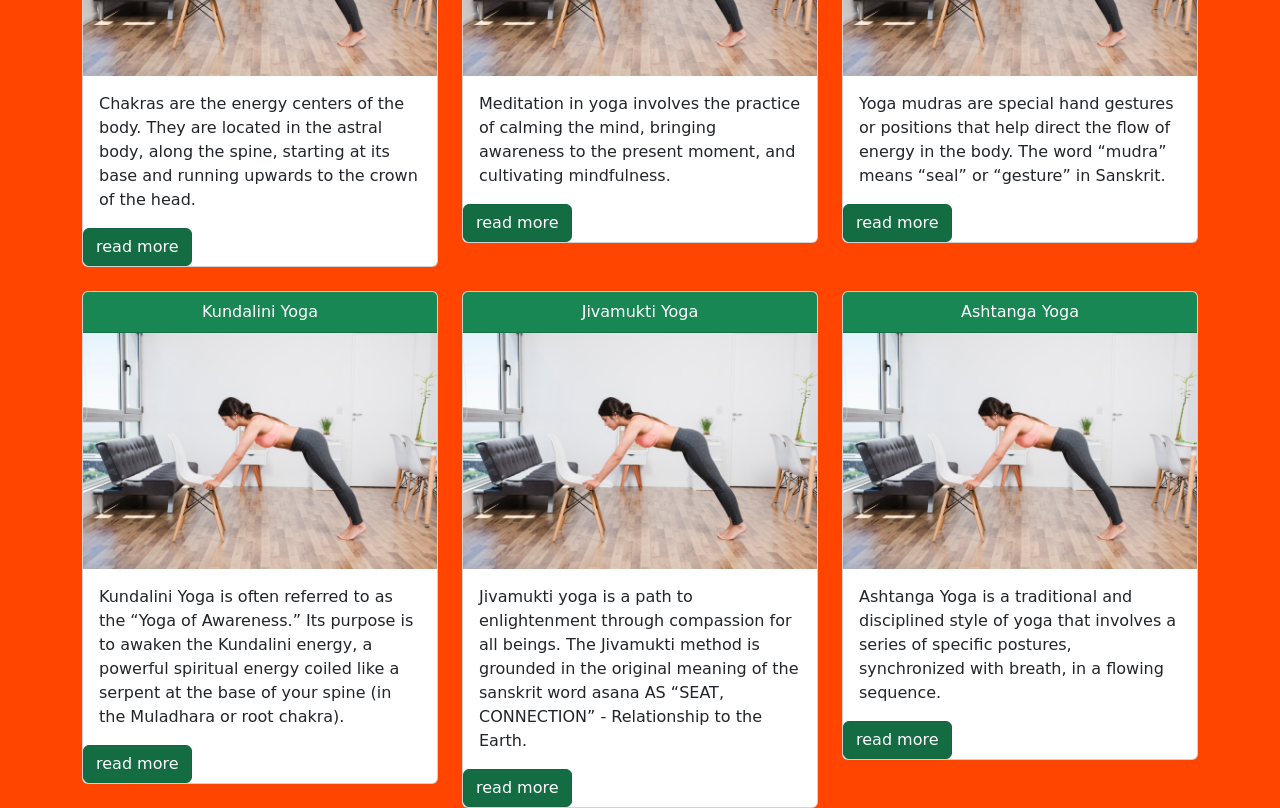
==== commit 289e0cba: "change" ====
--- a/h.html
+++ b/h.html
@@ -27,28 +27,26 @@
         padding-top: 10px;
     }
     body{
-        background-color: rgb(222, 121, 237);
+        background-color:orangered;
     }
+    
   </style>
 </head>
 <body>
-    <div class="container-fluid"> 
-        <!--nav start-->
-        <nav class=" navbar navbar-expand-md text-center justify-content-end ">
-            <ul class="navbar-nav nav-tabs border-primary">
+    <nav class=" navbar navbar-expand-md">
+        <div class="container-fluid"> 
+            <img src="img/logo.jpeg" alt="logo" width="45" height="50">
+
+                <ul class="navbar-nav ms-auto">
                 <li class="nav-items">
-                    <a class="nav-link" href="#">HOME</a>
+                    <a class="nav-link text-dark" href="index.html">Home</a>
                 </li>
                 <li class="nav-items">
-                    <a class="nav-link" href="about.html">ABOUT</a>
-                </li>                   
-                <li class="nav-items">
-                    <a class="nav-link" href="contact.html">CONTACT</a>
+                    <a class="nav-link text-dark" href="aboutus.html">About</a>
                 </li>
-                
-            </ul> 
-        </nav>
-        <!--nav end-->
+                </ul>
+    
+    </nav>
 
         <!--image start-->
         <div class="kishu">
@@ -80,7 +78,7 @@
                             <img src="img/chaircat.jpg" class="img-fluid">
                             <!--1 card body start-->
                             <div class="card-body">
-                            <h1>Hello yoga</h1>
+                                Chair yoga is a modified form of yoga that can be practiced while seated in a chair or using the chair for support during standing poses. 
                             </div>
                             <!--1 card body end-->
                             <!--1 card foot start-->
@@ -104,7 +102,7 @@
                             <img src="img/vinayasacat.jpg" class="img-fluid">
                             <!--2 card body start-->
                             <div class="card-body">
-                            <h1>riddhi</h1>
+                            Vinyasa yoga, also called "flow" because of the smooth way the poses run together, is one of the most popular contemporary styles of yoga.
                             </div>
                             <!--2 card body end-->
                             <!--2 card foot start-->
@@ -140,11 +138,164 @@
                         <!--3 card end-->
                     </div>
                     <!--col 3 end-->
+                </div><br>
+                <!--row 1 end-->
+                <!--row 2 start-->
+                <div class="row">
+                    <!--col 1 start-->
+                    <div class="col-md-4">
+                        <!--1 card start-->
+                        <div class="card">
+                            <!--1 card head start-->
+                            <div class="card-header text-center bg-success text-white">
+                                Chakras Yoga
+                            </div>
+                            <!--1 card head end-->
+                            <img src="img/chaircat.jpg" class="img-fluid">
+                            <!--1 card body start-->
+                            <div class="card-body">
+                               Chakras are the energy centers of the body. They are located in the astral body, along the spine, starting at its base and running upwards to the crown of the head. 
+
+                            </div>
+                            <!--1 card body end-->
+                            <!--1 card foot start-->
+                            <div class="footer">
+                                <button class="btn btn-success active" >read more</button>
+                            </div>
+                            <!--1 card foot end-->
+                        </div>
+                        <!--1 card end-->
+                    </div>
+                    <!--col 1 end-->
+                    <!--col 2 start-->
+                    <div class="col-md-4">
+                        <!--2 card start-->
+                        <div class="card">
+                            <!--2 card head start-->
+                            <div class="card-header text-center bg-success text-white">
+                                Meditation Yoga
+                            </div>
+                            <!--2 card head end-->
+                            <img src="img/chaircat.jpg" class="img-fluid">
+                            <!--2 card body start-->
+                            <div class="card-body">
+                                Meditation in yoga involves the practice of calming the mind, bringing awareness to the present moment, and cultivating mindfulness. 
+                            </div>
+                            <!--2 card body end-->
+                            <!--2 card foot start-->
+                            <div class="footer">
+                                <button class="btn btn-success active" >read more</button>
+                            </div>
+                            <!--2 card foot end-->
+                        </div>
+                        <!--2 card end-->
+                    </div>
+                    <!--col 2 end-->
+                    <!--col 3 start-->
+                    <div class="col-md-4">
+                        <!--3 card start-->
+                        <div class="card">
+                            <!--3 card head start-->
+                            <div class="card-header text-center bg-success text-white">
+                                Mudras Yoga
+                            </div>
+                            <!--3 card head end-->
+                            <img src="img/chaircat.jpg" class="img-fluid">
+                            <!--3 card body start-->
+                            <div class="card-body">
+                                Yoga mudras are special hand gestures or positions that help direct the flow of energy in the body. The word “mudra” means “seal” or “gesture” in Sanskrit. 
+                            </div>
+                            <!--3 card body end-->
+                            <!--3 card foot start-->
+                            <div class="footer">
+                                <button class="btn btn-success active" >read more</button>
+                            </div>
+                            <!--3 card foot end-->
+                        </div>
+                        <!--3 card end-->
+                    </div>
+                    <!--col 3 end-->    
+                </div><br>
+                <!--row 2 end-->
+                <!--row 3 start-->
+                <div class="row">
+                    <!--col 1 start-->
+                    <div class="col-md-4">
+                        <!--1 card start-->
+                        <div class="card">
+                            <!--1 card head start-->
+                            <div class="card-header text-center bg-success text-white">
+                                Kundalini Yoga
+                            </div>
+                            <!--1 card head end-->
+                            <img src="img/chaircat.jpg" class="img-fluid">
+                            <!--1 card body start-->
+                            <div class="card-body">
+                                Kundalini Yoga is often referred to as the “Yoga of Awareness.” Its purpose is to awaken the Kundalini energy, a powerful spiritual energy coiled like a serpent at the base of your spine (in the Muladhara or root chakra).
+                            </div>
+                            <!--1 card body end-->
+                            <!--1 card foot start-->
+                            <div class="footer">
+                                <button class="btn btn-success active" >read more</button>
+                            </div>
+                            <!--1 card foot end-->
+                        </div>
+                        <!--1 card end-->
+                    </div>
+                    <!--col 1 end-->
+                    <!--col 2 start-->
+                    <div class="col-md-4">
+                        <!--2 card start-->
+                        <div class="card">
+                            <!--2 card head start-->
+                            <div class="card-header text-center bg-success text-white">
+                                Jivamukti Yoga
+                            </div>
+                            <!--2 card head end-->
+                            <img src="img/chaircat.jpg" class="img-fluid">
+                            <!--2 card body start-->
+                            <div class="card-body">
+                                Jivamukti yoga is a path to enlightenment through compassion for all beings. The Jivamukti method is grounded in the original meaning of the sanskrit word asana AS “SEAT, CONNECTION” - Relationship to the Earth. 
+                            </div>
+                            <!--2 card body end-->
+                            <!--2 card foot start-->
+                            <div class="footer">
+                                <button class="btn btn-success active" >read more</button>
+                            </div>
+                            <!--2 card foot end-->
+                        </div>
+                        <!--2 card end-->
+                    </div>
+                    <!--col 2 end-->
+                    <!--col 3 start-->
+                    <div class="col-md-4">
+                        <!--3 card start-->
+                        <div class="card">
+                            <!--3 card head start-->
+                            <div class="card-header text-center bg-success text-white">
+                                Ashtanga Yoga
+                            </div>
+                            <!--3 card head end-->
+                            <img src="img/chaircat.jpg" class="img-fluid">
+                            <!--3 card body start-->
+                            <div class="card-body">
+                                Ashtanga Yoga is a traditional and disciplined style of yoga that involves a series of specific postures, synchronized with breath, in a flowing sequence. 
+                            </div>
+                            <!--3 card body end-->
+                            <!--3 card foot start-->
+                            <div class="footer">
+                                <button class="btn btn-success active" >read more</button>
+                            </div>
+                            <!--3 card foot end-->
+                        </div>
+                        <!--3 card end-->
+                    </div>
+                    <!--col 3 end-->    
                 </div>
-                <!--row 1 end-->
+                <!--row 3 end-->
+
             <!--/marquee-->
         </div>
-        <!--marquee end-->
     </div>
 </body>
 </html>
